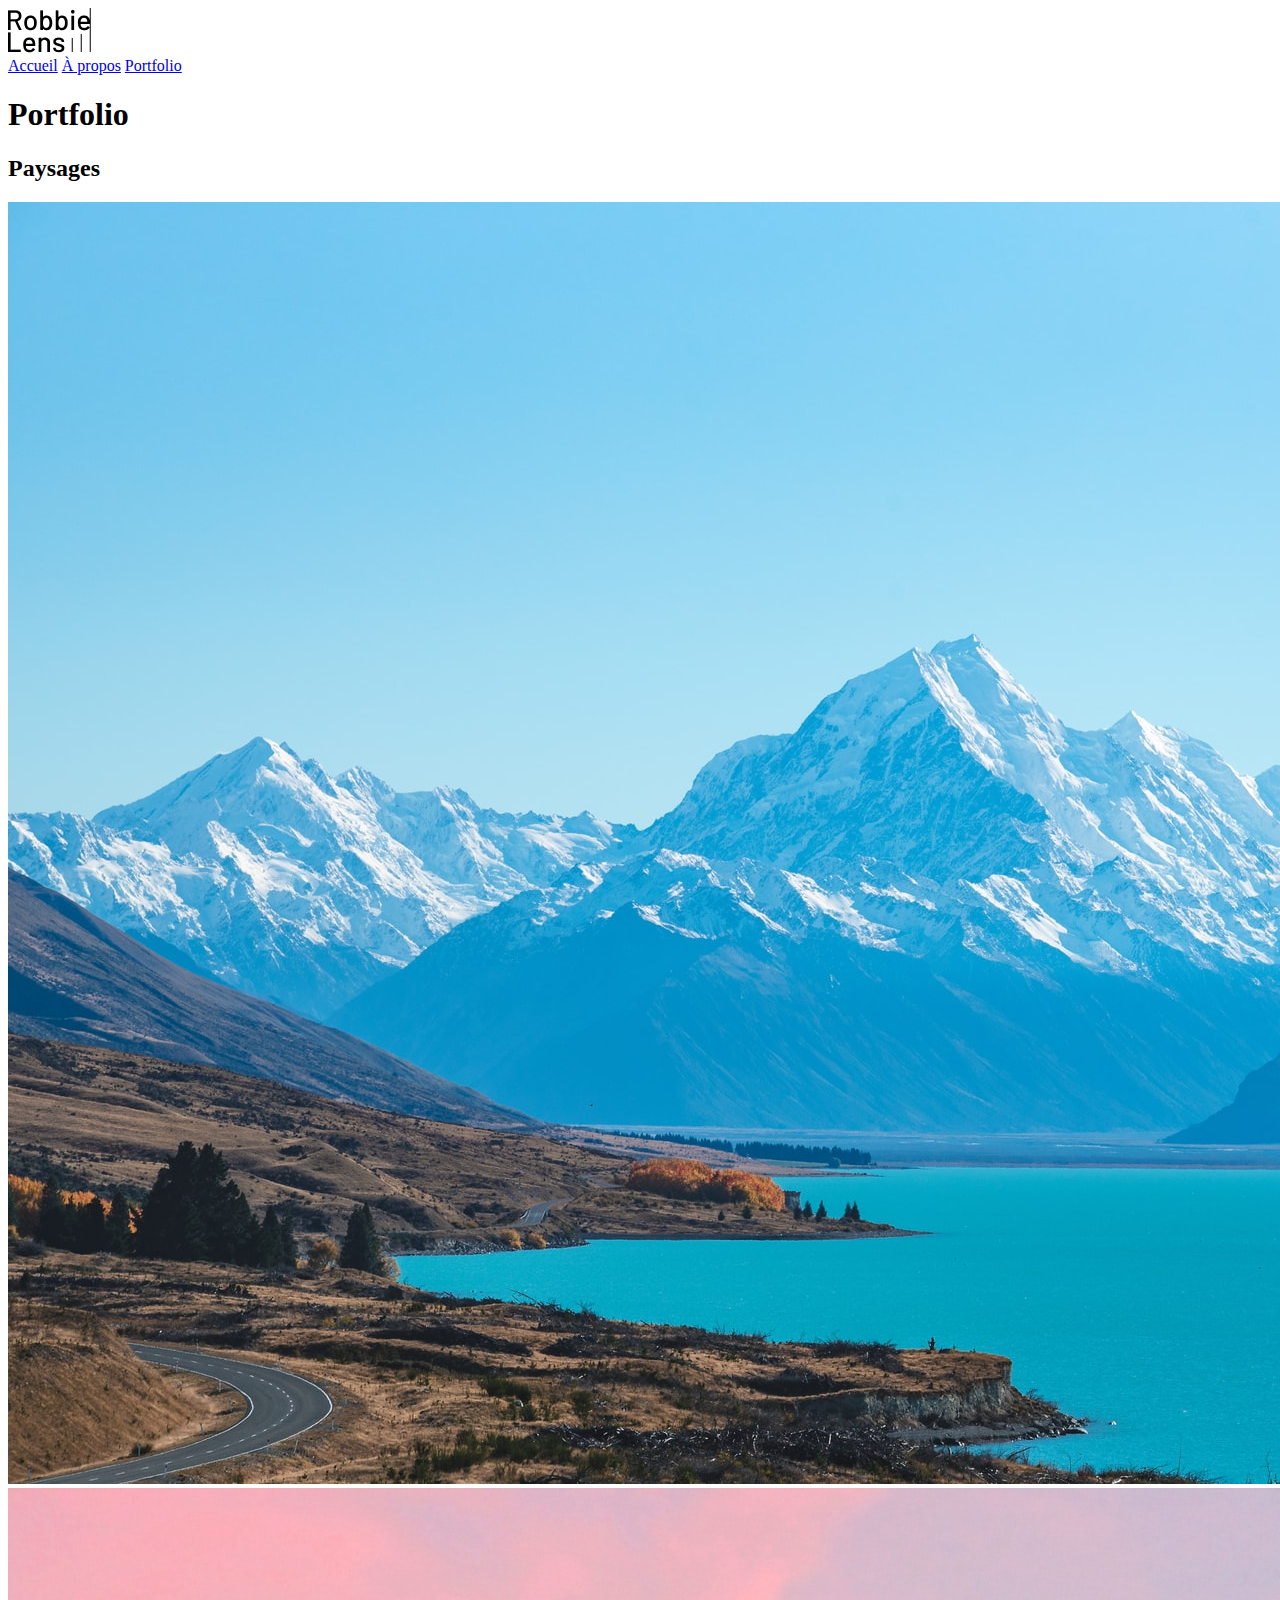
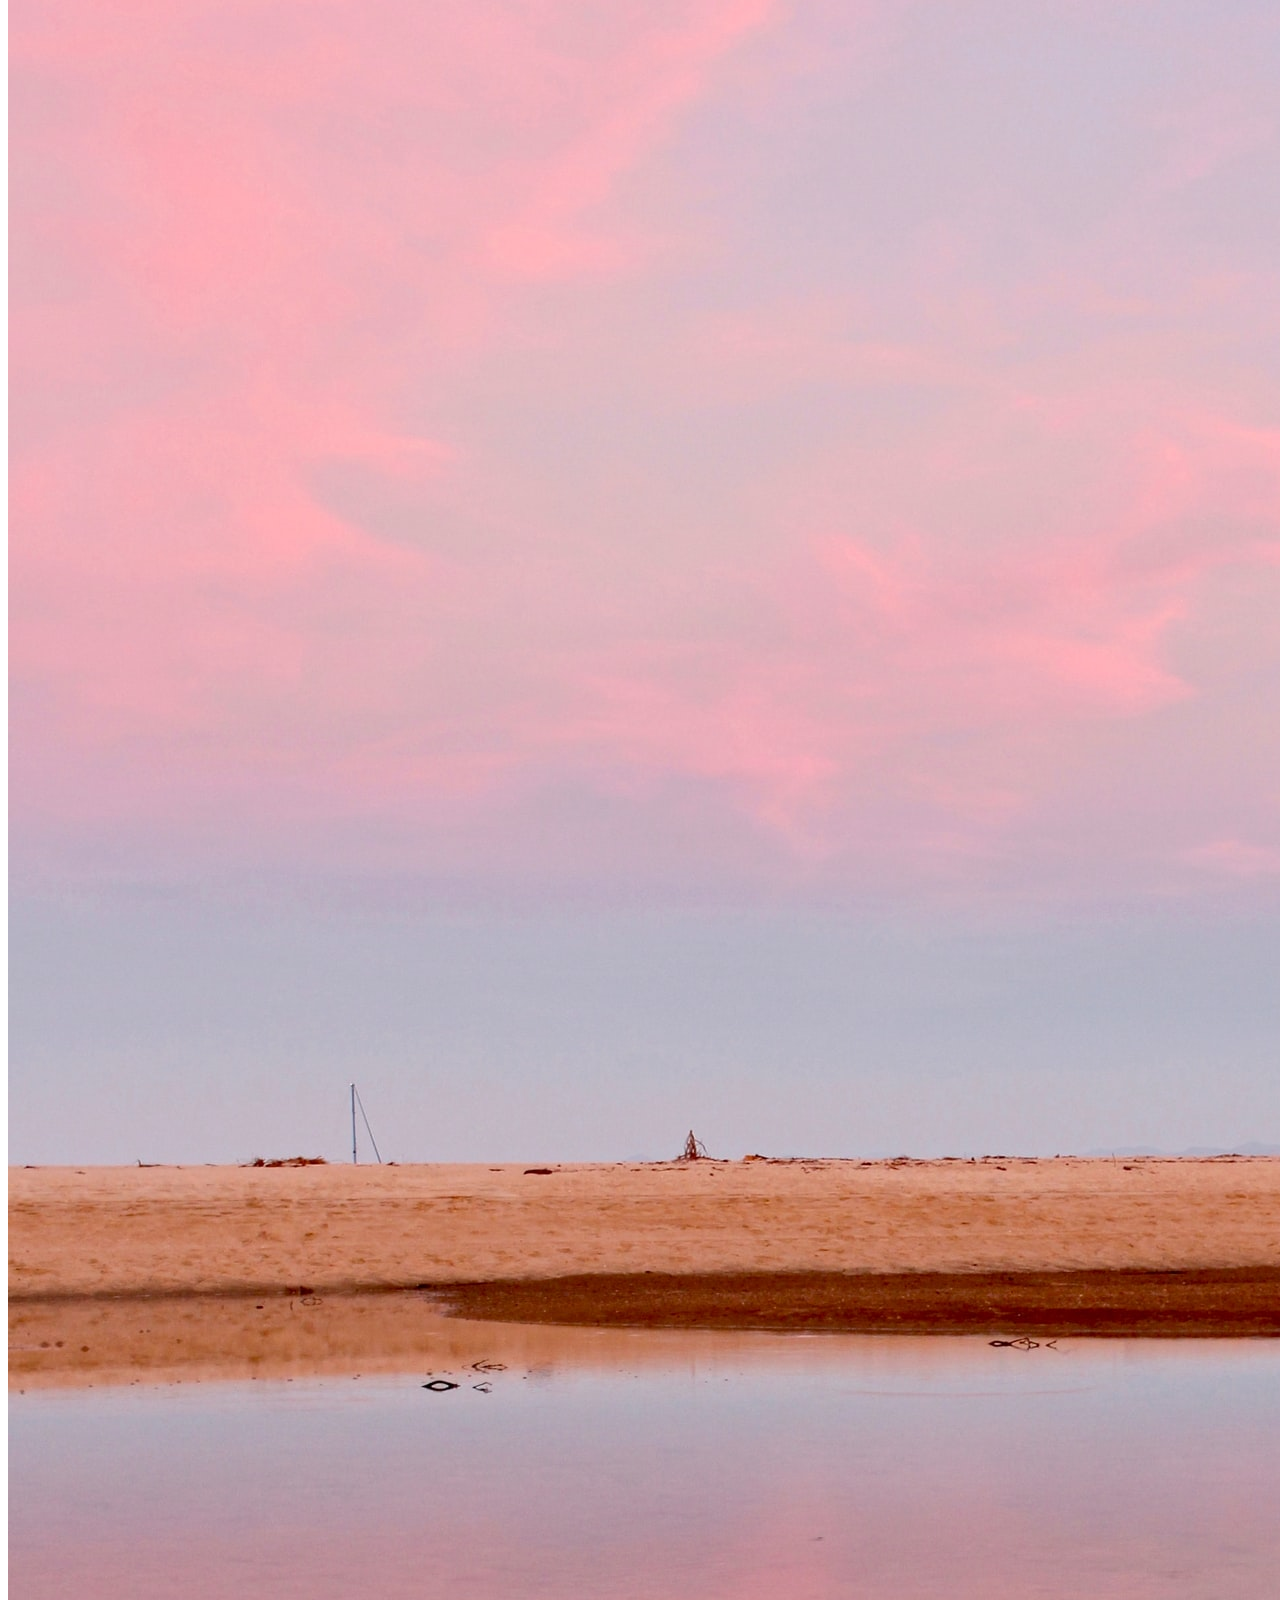
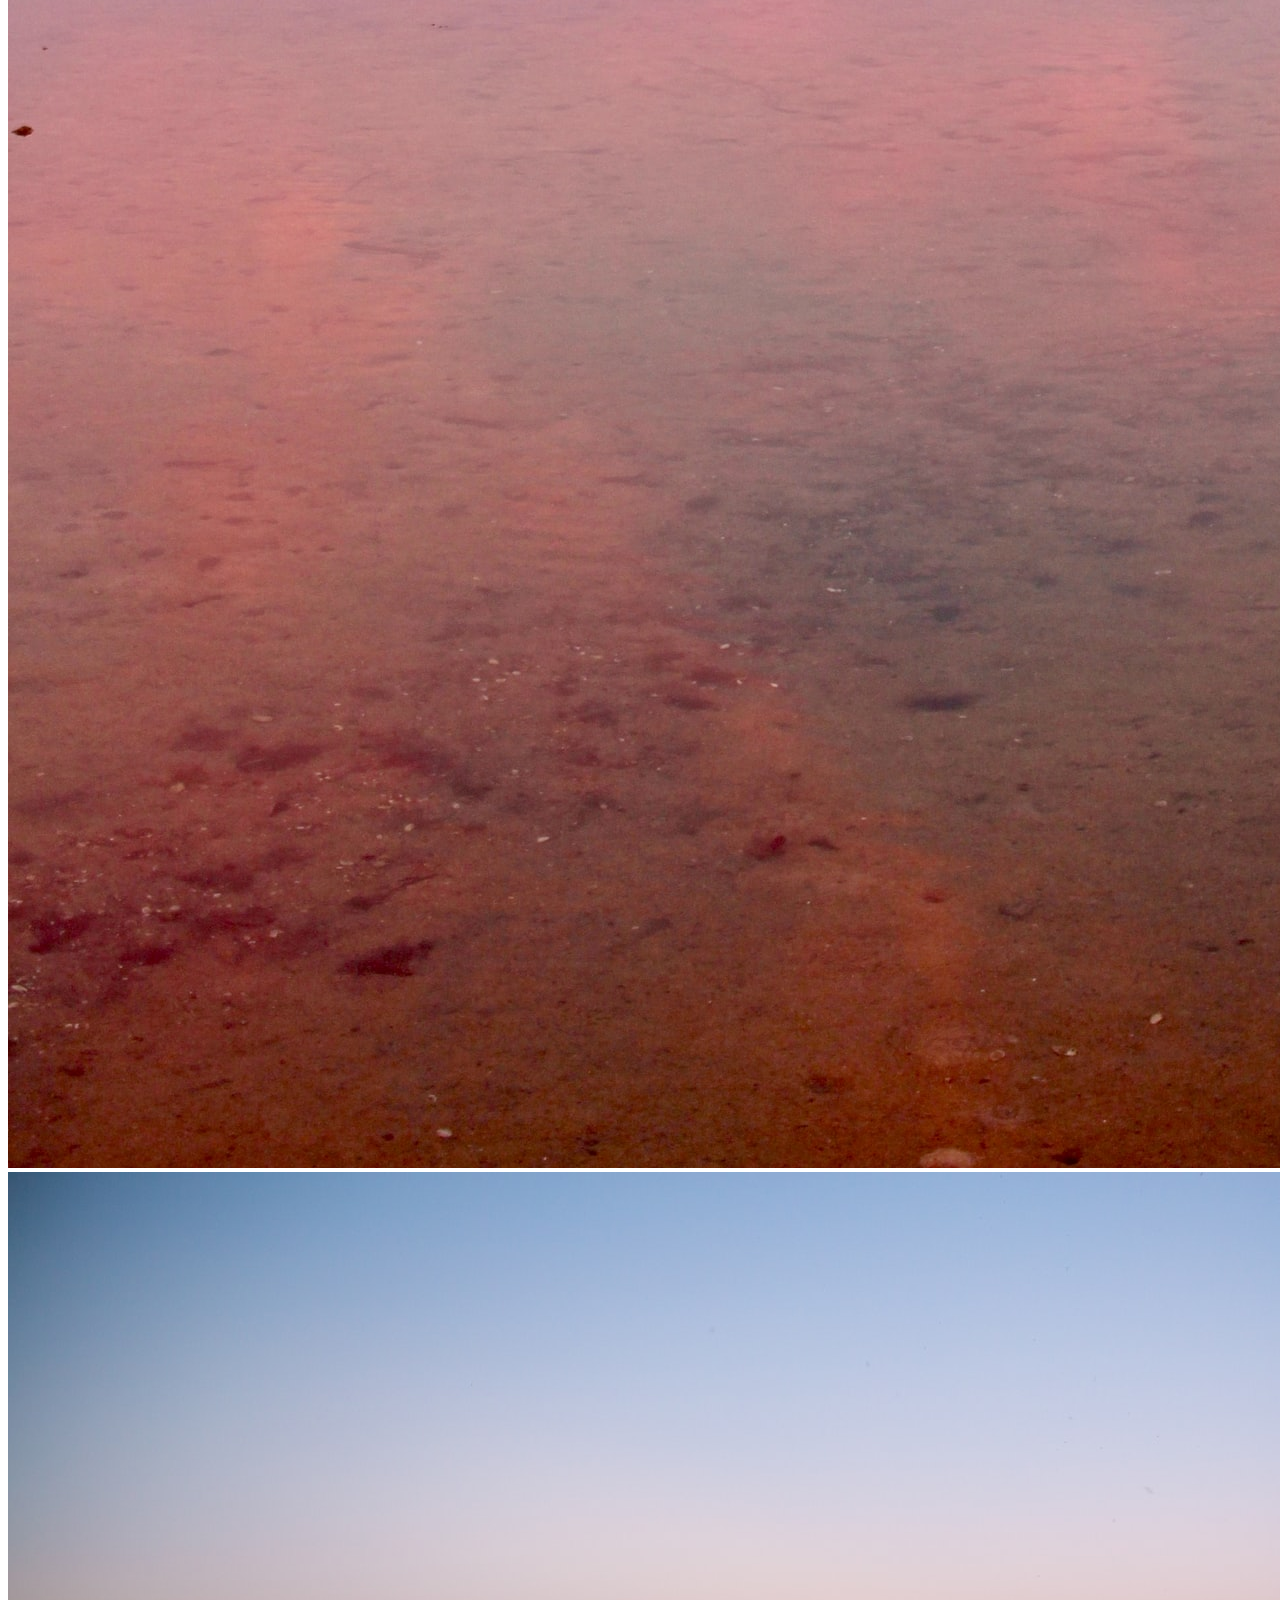
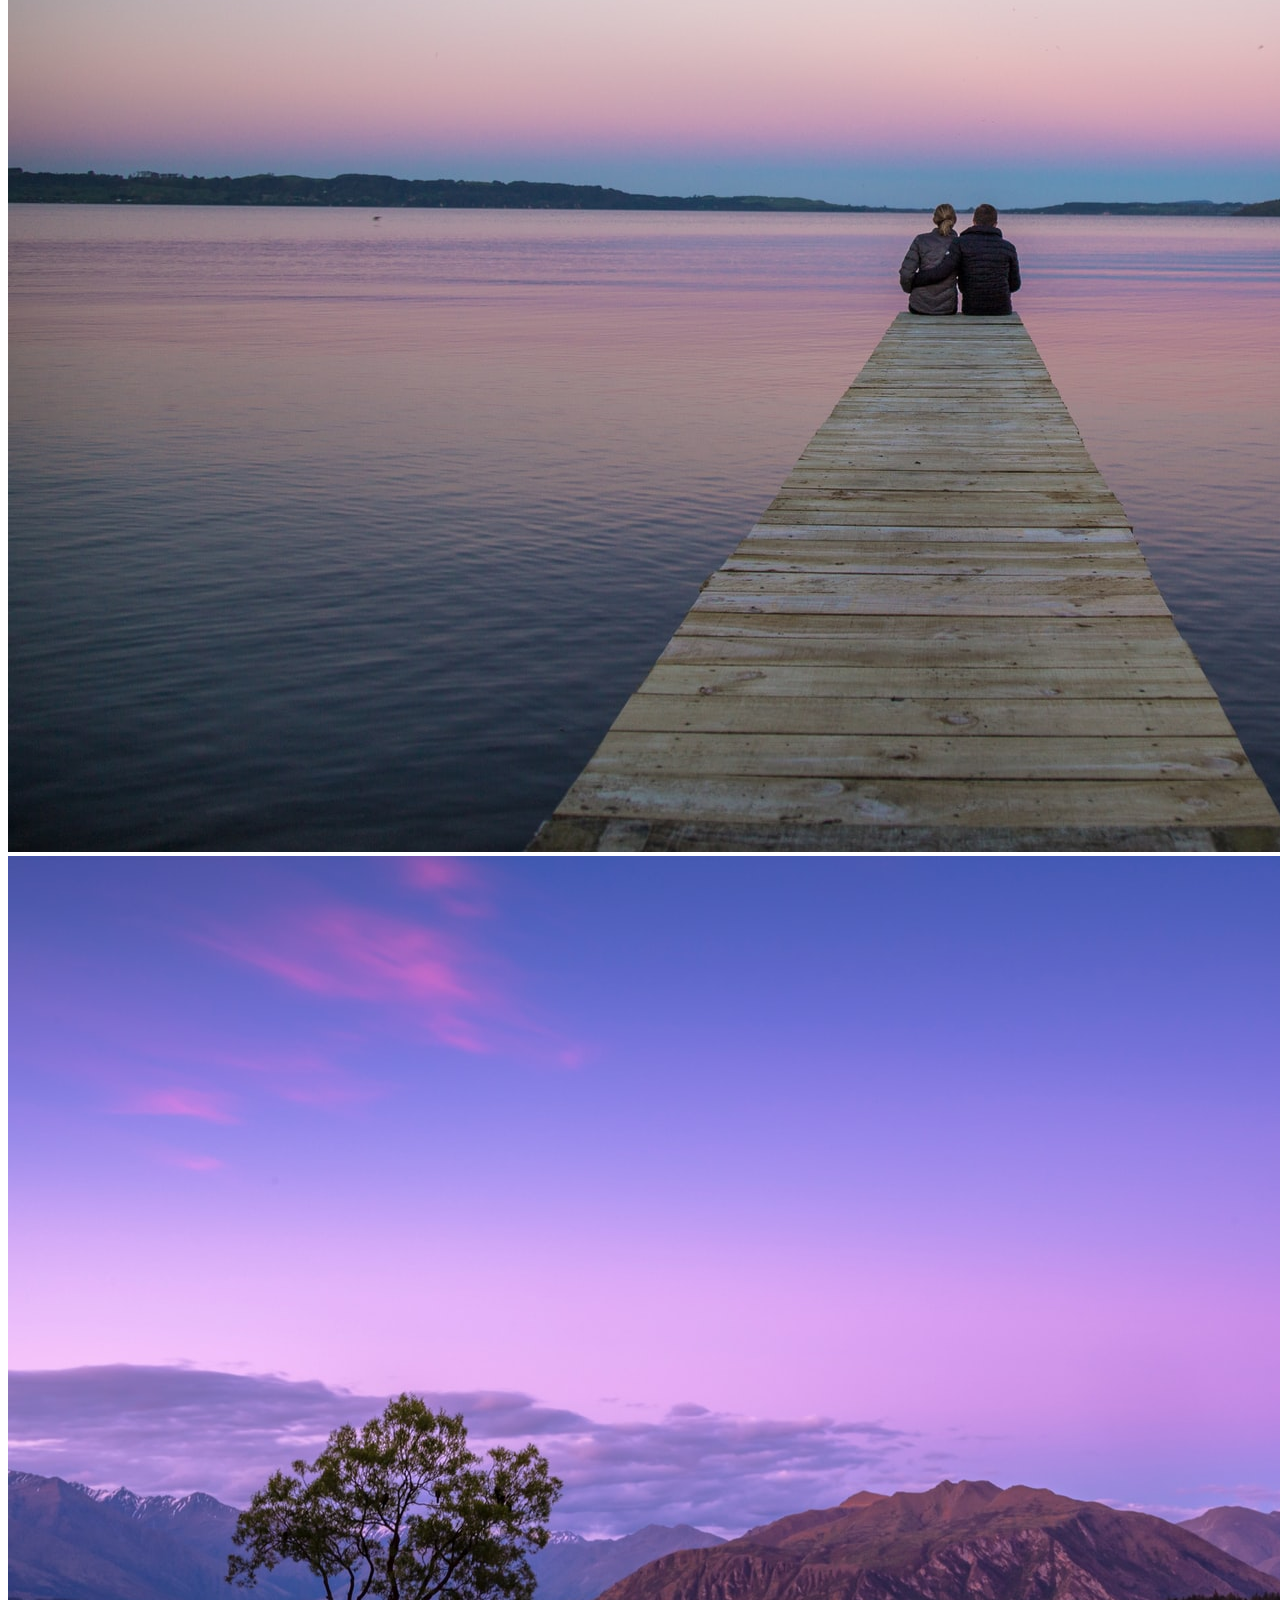
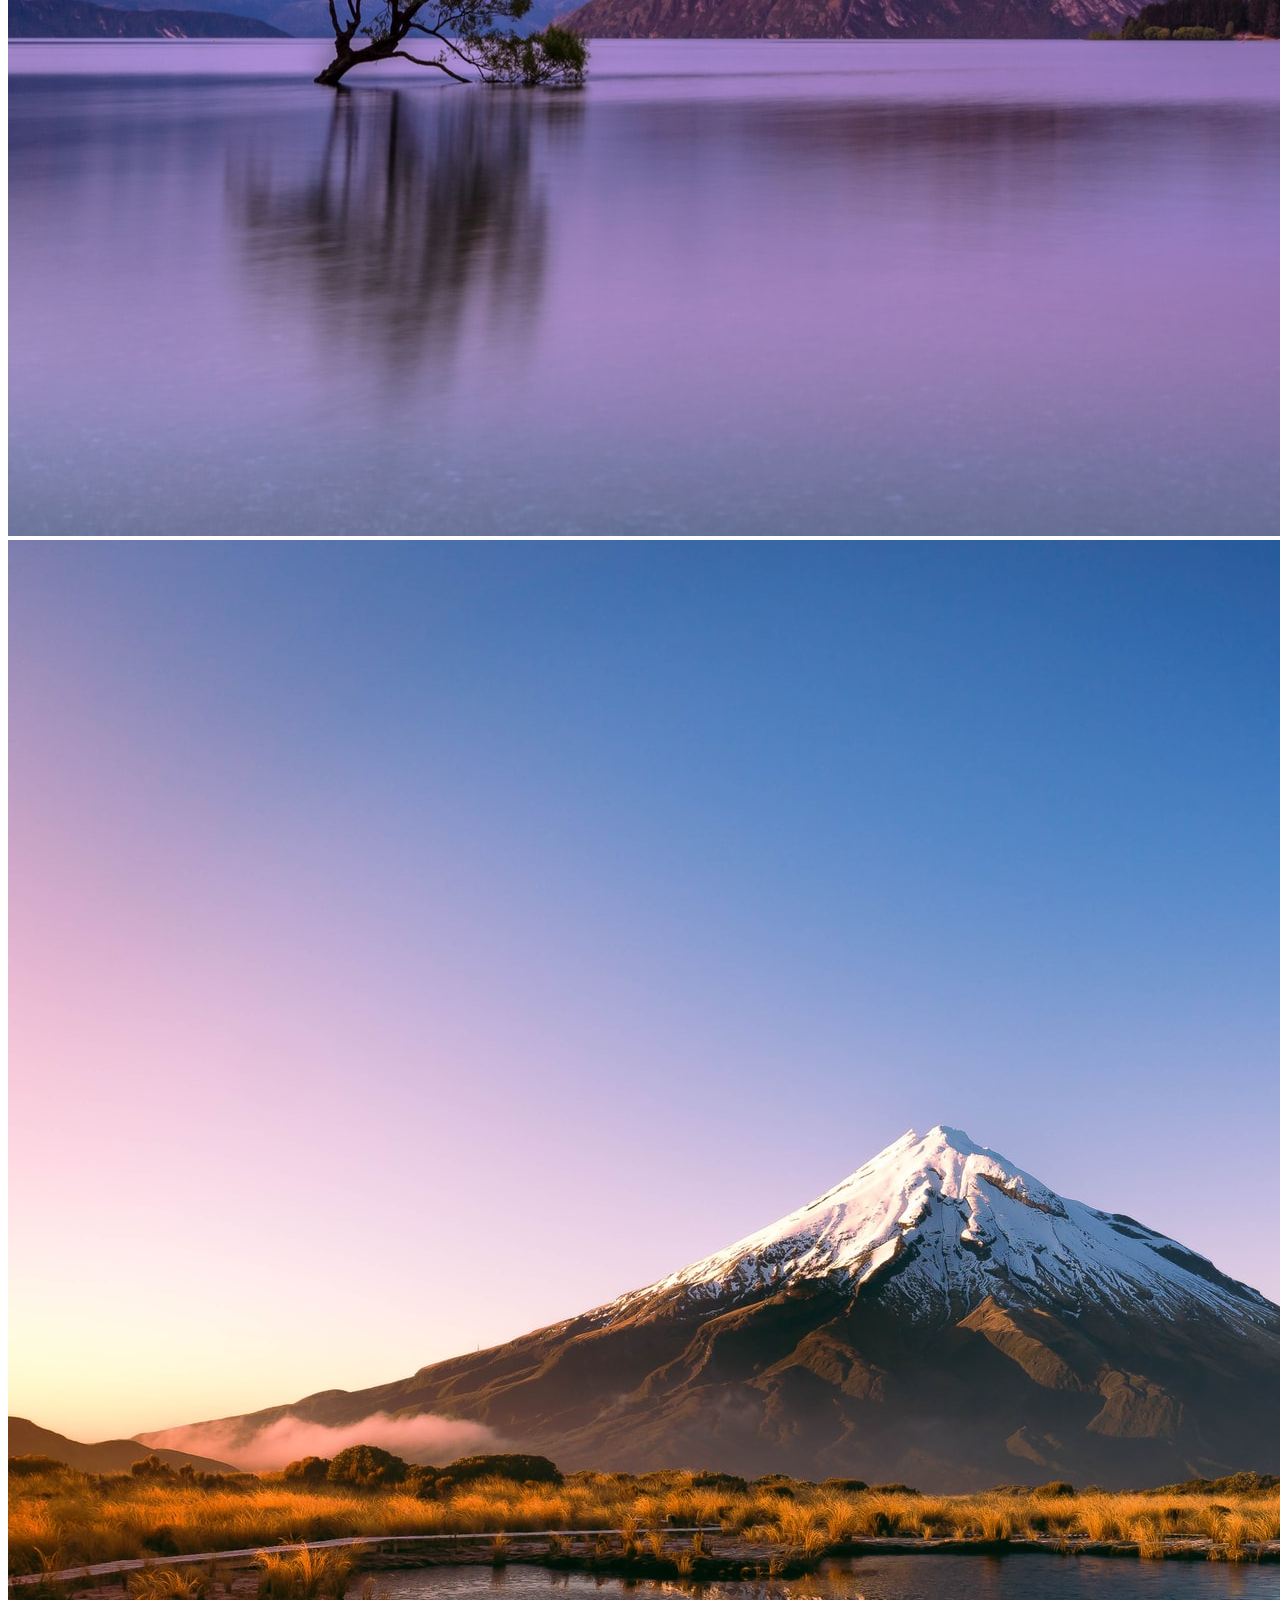
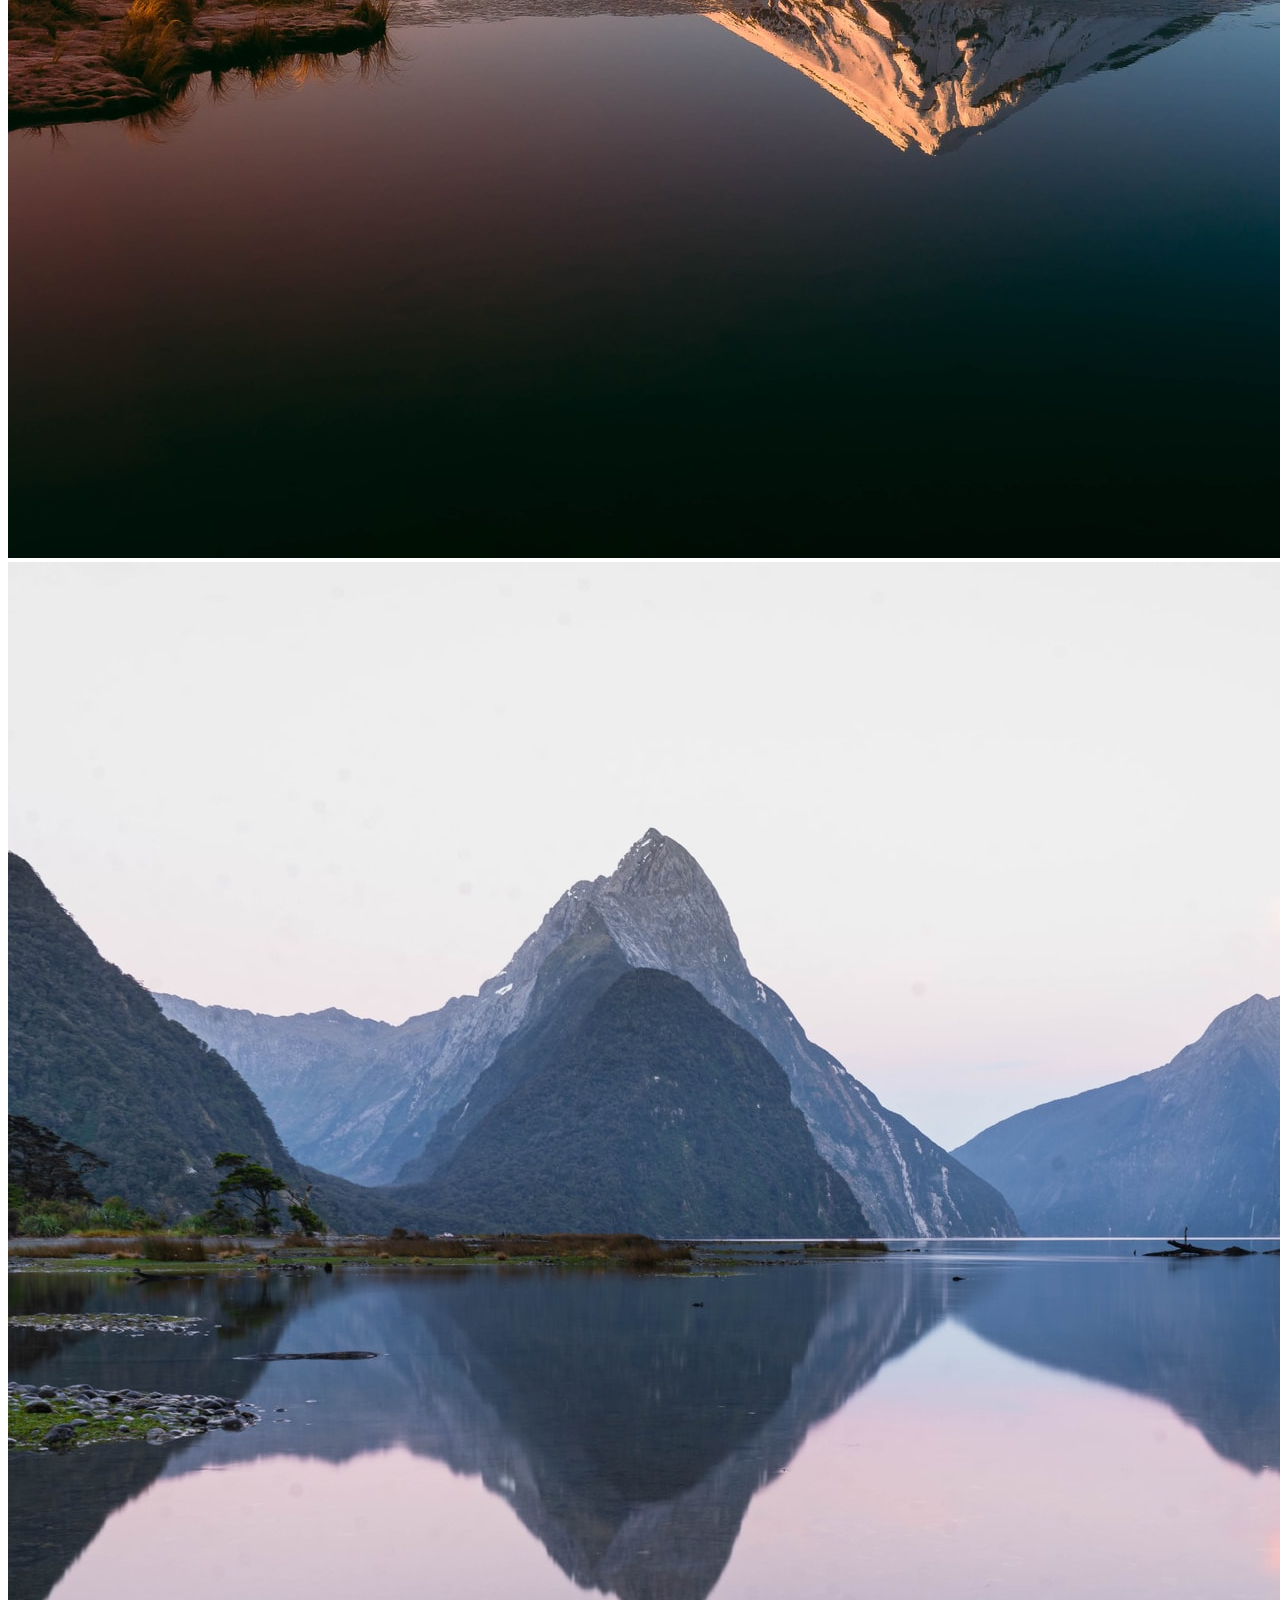
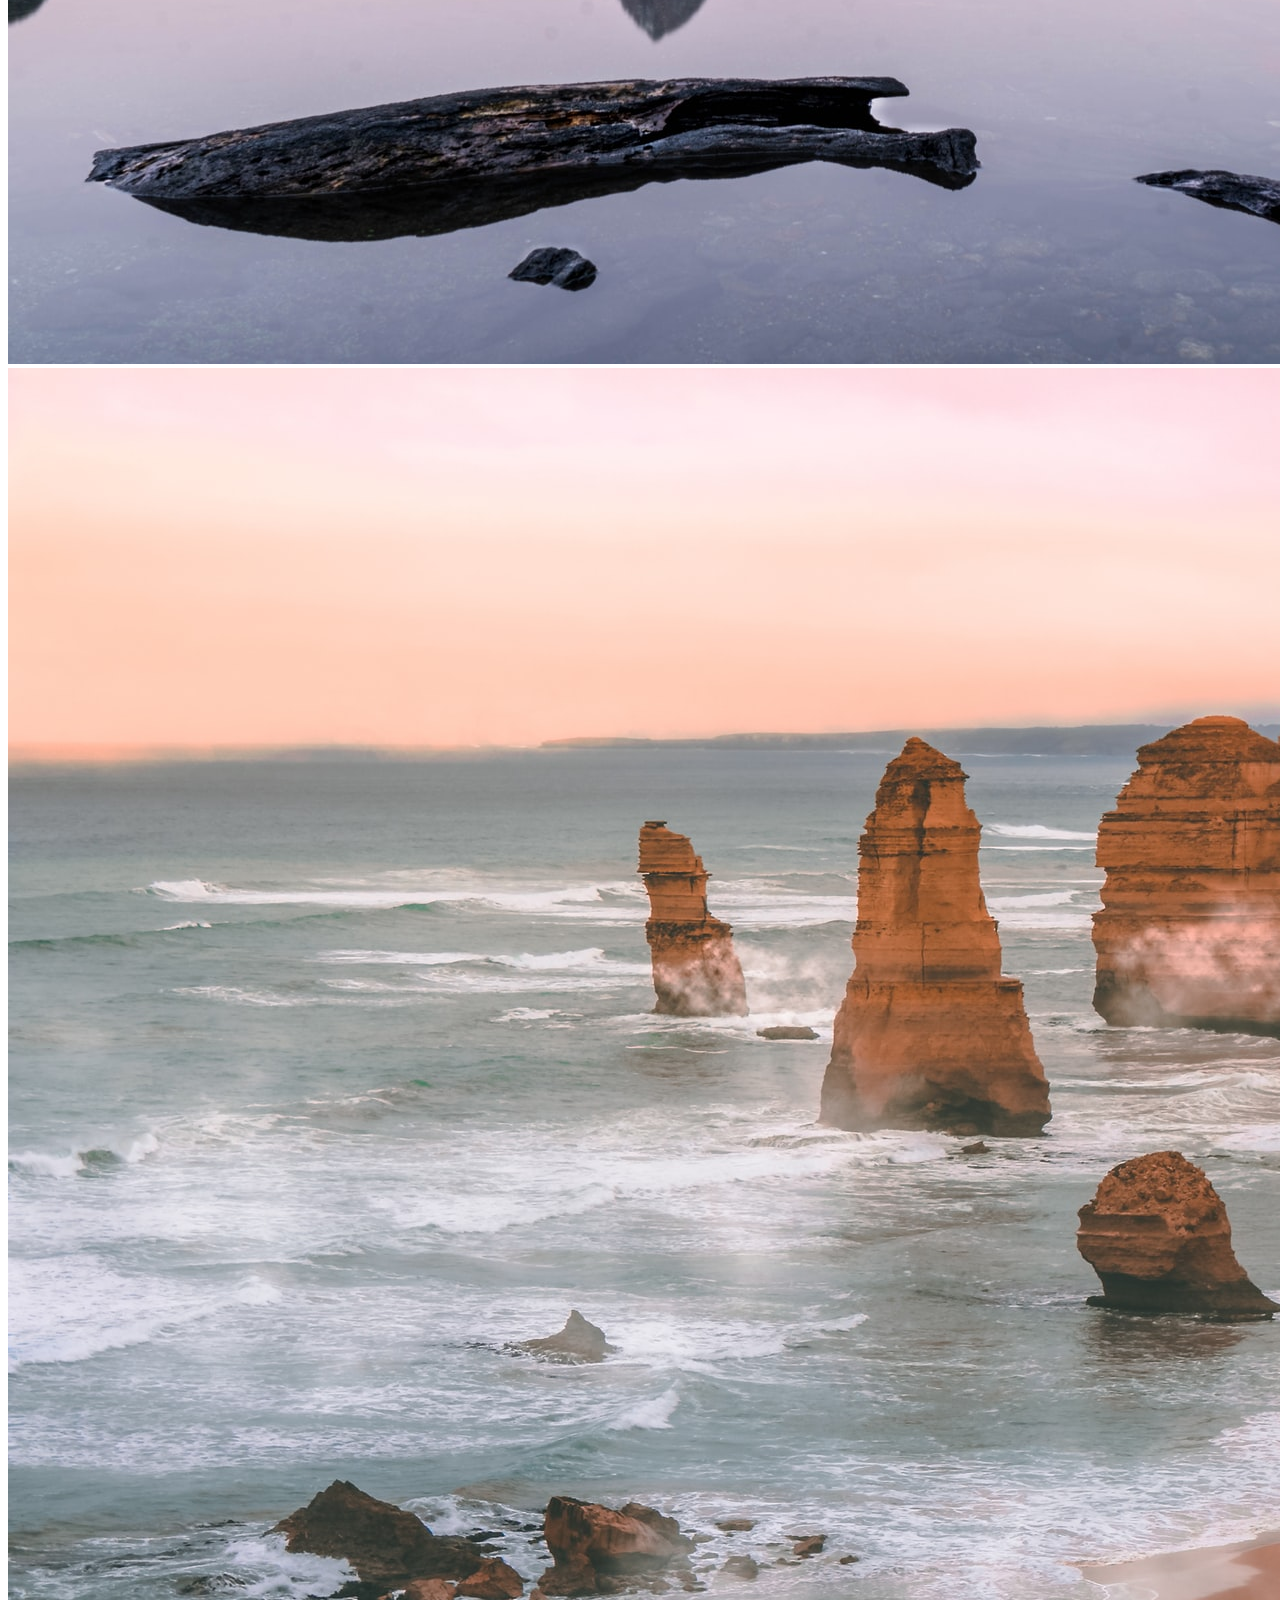
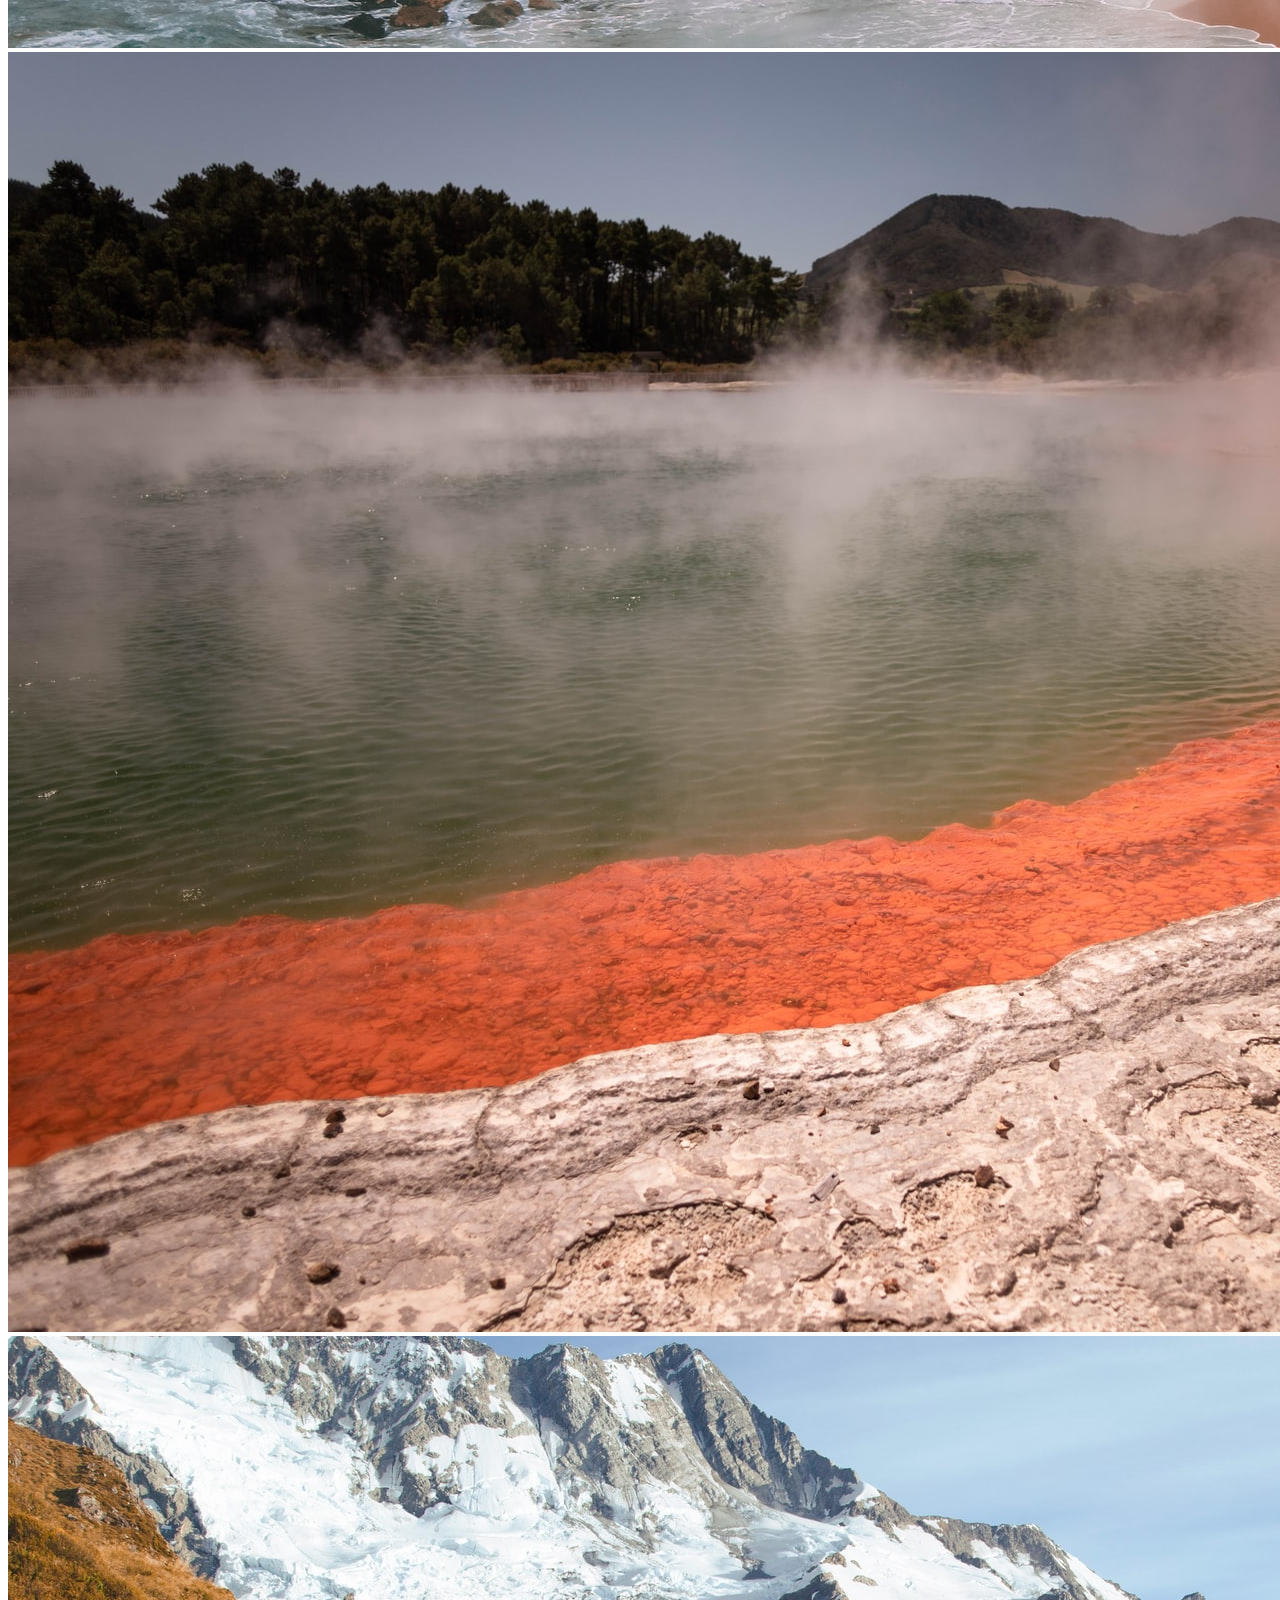
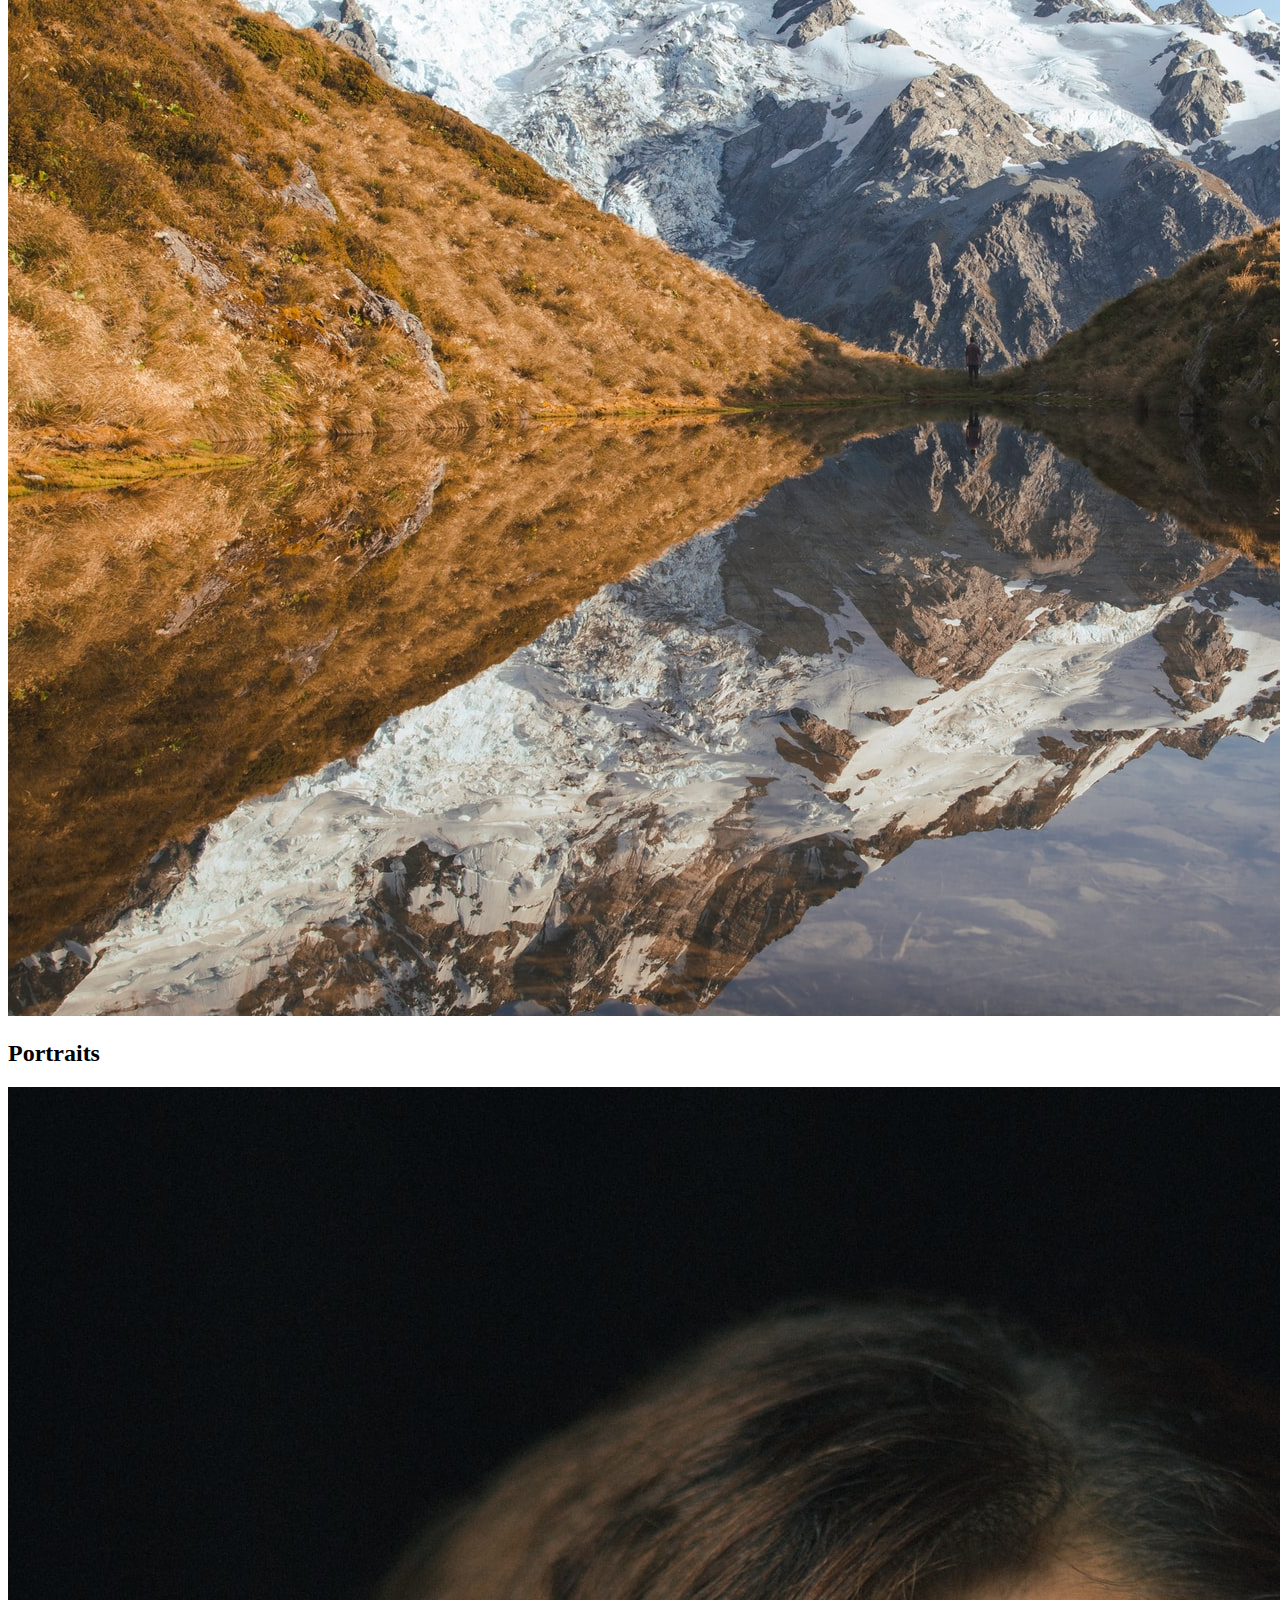
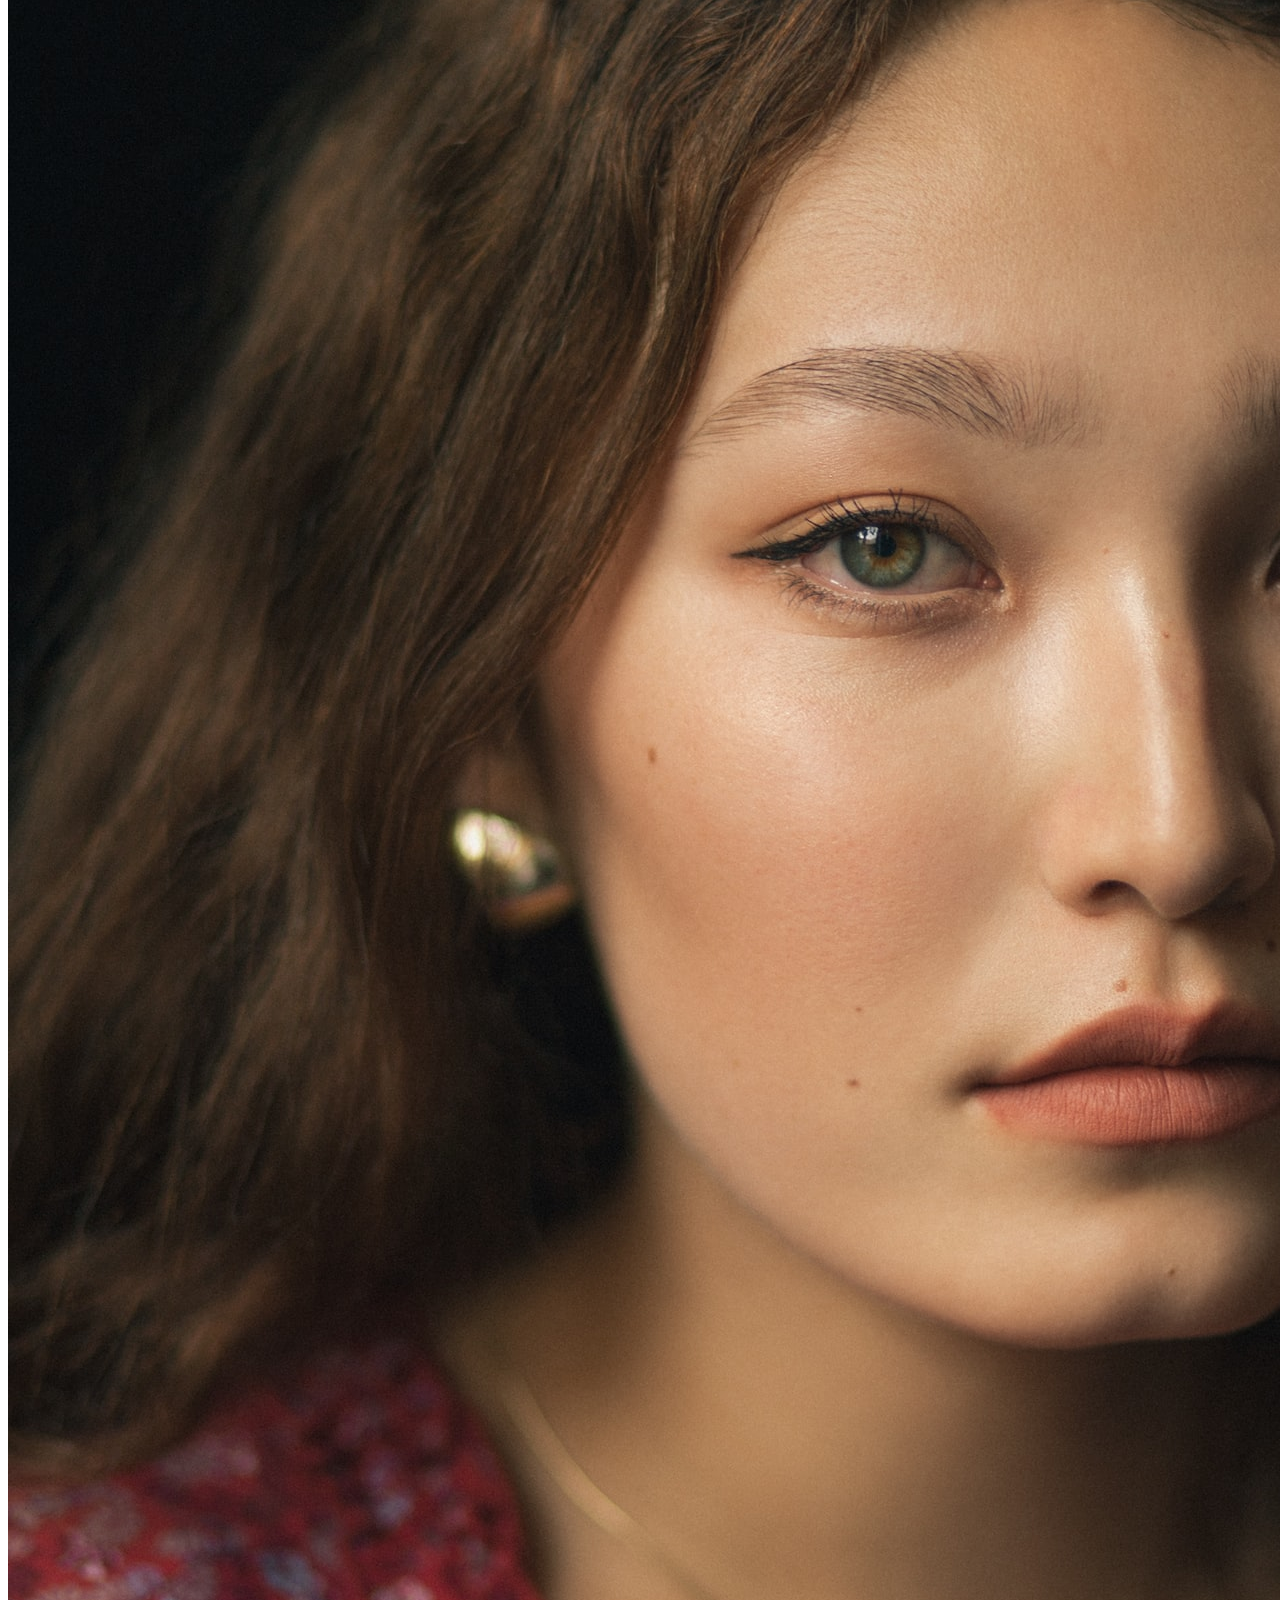
==== portfolio.html @ dbc5d689 "comit" ====
<!DOCTYPE html>
<html lang="fr">

<head>
    <meta charset="utf-8" >
    <title>Portfolio - Robbie Lens Photographie</title>
    <link href="style.css" rel="stylesheet" >
    <link rel="preconnect" href="https://fonts.googleapis.com">
    <link rel="preconnect" href="https://fonts.gstatic.com" crossorigin>
    <link href="https://fonts.googleapis.com/css2?family=Manrope&family=Montserrat&display=swap" rel="stylesheet">
</head>

<body>
    <header>
        <nav>
            <a href="index.html" class="lien-icone">
                <img src="images/logo.png" alt="Logo Robbie Lens" >
            </a>
            <div>
                <a href="index.html">Accueil</a>
                <a href="a-propos.html">À propos</a>
                <a href="portfolio.html">Portfolio</a>
            </div>
        </nav>
    </header>
    <main>
        <section>
            <h1>Portfolio</h1>
        </section>
        <section class="portfolio-section-photos">
            <h2>Paysages</h2>
            <div class="grid-paysages">
                <img src="images/portfolio/paysage1.jpg" alt="Mont Aoraki - Nouvelle-Zélande" >
                <img src="images/portfolio/paysage2.jpg" alt="Parc National d’Abel Tasman - Nouvelle-Zélande" >
                <img src="images/portfolio/paysage3.jpg" alt="Lac Rotorua - Nouvelle-Zélande" >
                <img src="images/portfolio/paysage4.jpg" alt="Lac Wanaka - Nouvelle-Zélande" >
                <img src="images/portfolio/paysage5.jpg" alt="Mont Taranaki - Nouvelle-Zélande" >
                <img src="images/portfolio/paysage6.jpg" alt="Milford Sound - Nouvelle-Zélande" >
                <img src="images/portfolio/paysage7.jpg" alt="Twelve Apostle - Australie" >
                <img src="images/portfolio/paysage8.jpg" alt="Wai-O-Tapu - Nouvelle-Zélande" >
                <img src="images/portfolio/paysage9.jpg" alt="Mont Cook - Nouvelle Zélande" >
            </div>
            <h2>Portraits</h2>
            <div class="grid-portraits">
                <img src="images/portfolio/portrait1.jpg" alt="Portrait jeune femme 1" >
                <img src="images/portfolio/portrait2.jpg" alt="Portrait jeune femme 2" >
                <img src="images/portfolio/portrait3.jpg" alt="Portrait jeune homme 3" >
                <img src="images/portfolio/portrait4.jpg" alt="Portrait jeune femme 4" >
                <img src="images/portfolio/portrait5.jpg" alt="Portrait jeune femme 5" >
                <img src="images/portfolio/portrait6.jpg" alt="Portrait jeune femme 6" >

            </div>
        </section>
    </main>
    <footer>
        <a href="index.html" class="lien-icone">
            <img src="images/logo.png" alt="Logo Robbie Lens" >
        </a>
        <div>
            <a target="_blank" href="https://twitter.com/" class="lien-icone">
                <img src="images/twitter.png" alt="Logo Twitter" >
            </a>
            <a target="_blank" href="https://www.instagram.com/" class="lien-icone">
                <img src="images/instagram.png" alt="Logo Instagram" >
            </a>
        </div>
    </footer>
</body>

</html>
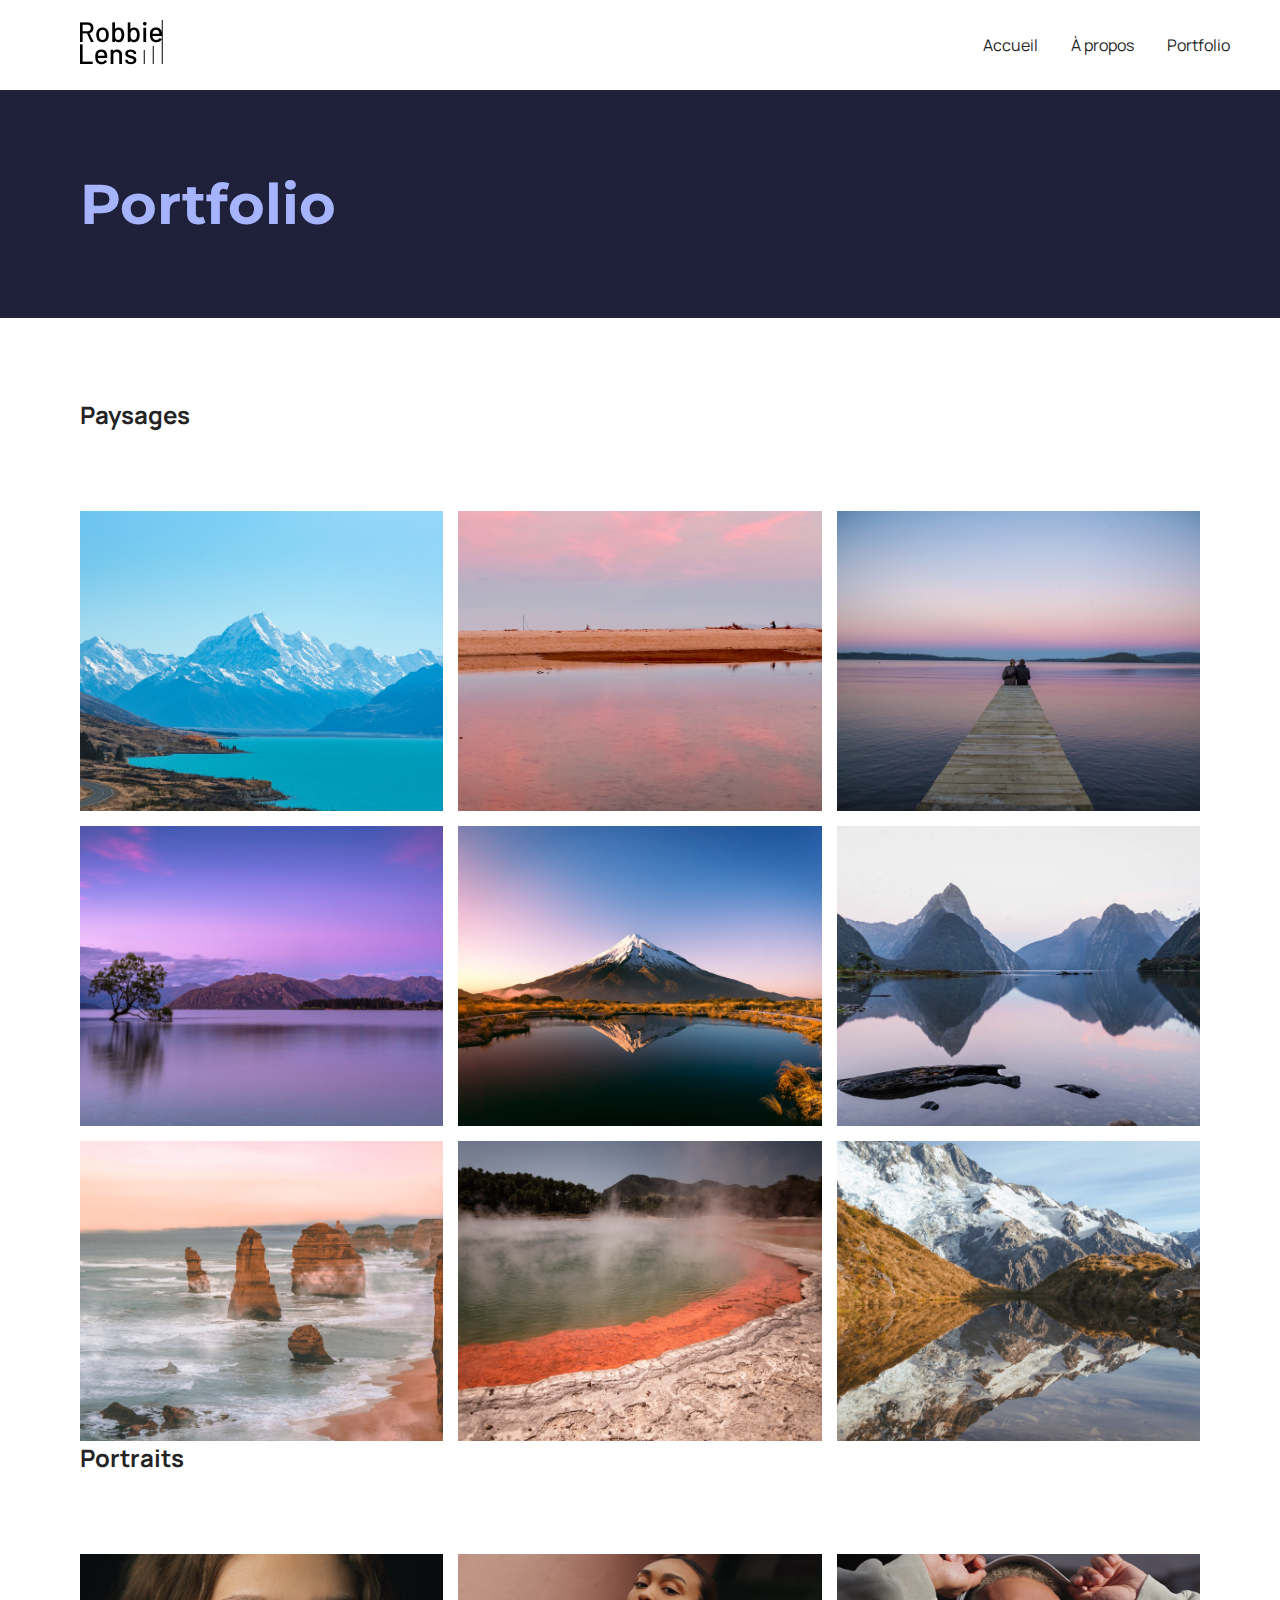
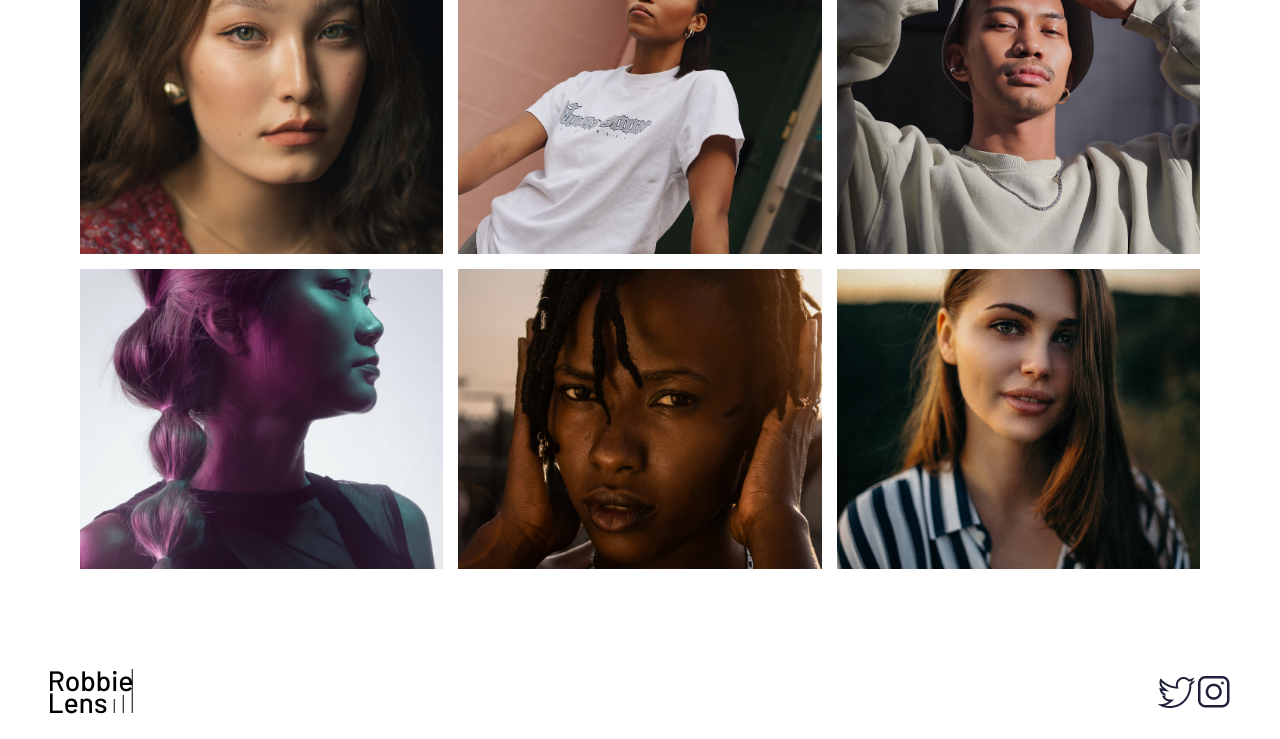
==== commit d647bbe2: "comit" ====
--- a/portfolio.html
+++ b/portfolio.html
@@ -4,7 +4,7 @@
 <head>
     <meta charset="utf-8" >
     <title>Portfolio - Robbie Lens Photographie</title>
-    <link href="style.css" rel="stylesheet" >
+    <link href="/css/style.css" rel="stylesheet" >
     <link rel="preconnect" href="https://fonts.googleapis.com">
     <link rel="preconnect" href="https://fonts.gstatic.com" crossorigin>
     <link href="https://fonts.googleapis.com/css2?family=Manrope&family=Montserrat&display=swap" rel="stylesheet">
--- a/css/style.css
+++ b/css/style.css
@@ -0,0 +1,149 @@
+* {
+  margin: 0;
+}
+
+body {
+  font-family: 'Manrope', sans-serif;
+  font-size: 1em;
+  background-color: #1f2039;
+}
+
+a {
+  color: #242424;
+  text-decoration: none;
+}
+
+em {
+  color: #a5b4fc;
+  font-style: normal;
+}
+
+h1 {
+  font-size: 3.5em;
+  color: #a5b4fc;
+  font-family: 'Montserrat', sans-serif;
+}
+
+h2 {
+  color: #f9f8ff;
+}
+
+p,
+li {
+  font-size: 1.1em;
+  color: #f9f8ff;
+}
+
+header,
+footer {
+  background-color: white;
+  padding: 20px 50px;
+}
+
+.cta {
+  background: linear-gradient(#8e86b5, #acaeed);
+  color: white;
+  border-radius: 50px;
+  padding: 20px 30px;
+}
+
+a:hover {
+  text-decoration: underline;
+}
+
+.cta:hover {
+  background: linear-gradient(#696484, #8788ba);
+  text-decoration: none;
+}
+
+.lien-icone:hover {
+  opacity: 0.5;
+}
+
+.carre-contenu {
+  border-right: 1px solid #8e86b5;
+  border-bottom: 1px solid #8e86b5;
+  padding: 50px;
+}
+
+.carre-contenu h2 {
+  margin-top: 30px;
+}
+
+.carre-contenu ul {
+  margin-top: 30px;
+}
+
+section {
+  padding: 80px;
+}
+
+.a-propos-main {
+  width: 50%;
+  margin: auto;
+}
+footer,nav {
+  display: flex;
+  flex-direction: row;
+  align-items: center;
+  justify-content: space-between;
+}
+nav a {
+  margin-left: 30px;
+}
+
+.accueil-photos {
+  background-color: white;
+  padding: 80px;
+}
+
+.accueil-photos h2 {
+  color: #242424;
+  text-align: center;
+  margin-bottom: 80px;
+}
+
+.accueil-photos div {
+  display: flex;
+  flex-direction: row;
+  gap: 15px;
+  justify-content: center;
+  margin-bottom: 15px;
+}
+
+.accueil-introduction {
+  display: flex;
+  flex-direction: row;
+  width: 50%;
+  align-items: center;
+  margin: auto;
+}
+.portfolio-section-photos {
+  background-color: white;
+}
+
+.portfolio-section-photos h2 {
+  color: #242424;
+  margin-bottom: 80px;
+}
+
+.grid-paysages {
+  display: grid;
+  grid-template-columns: 1fr 1fr 1fr;
+  grid-template-rows: 300px 300px 300px;
+  gap: 15px;
+}
+
+.grid-portraits {
+  display: grid;
+  grid-template-columns: 1fr 1fr 1fr;
+  grid-template-rows: 300px 300px;
+  gap: 15px;
+}
+
+.grid-paysages img,
+.grid-portraits img {
+  width: 100%;
+  height: 100%;
+  object-fit: cover;
+}